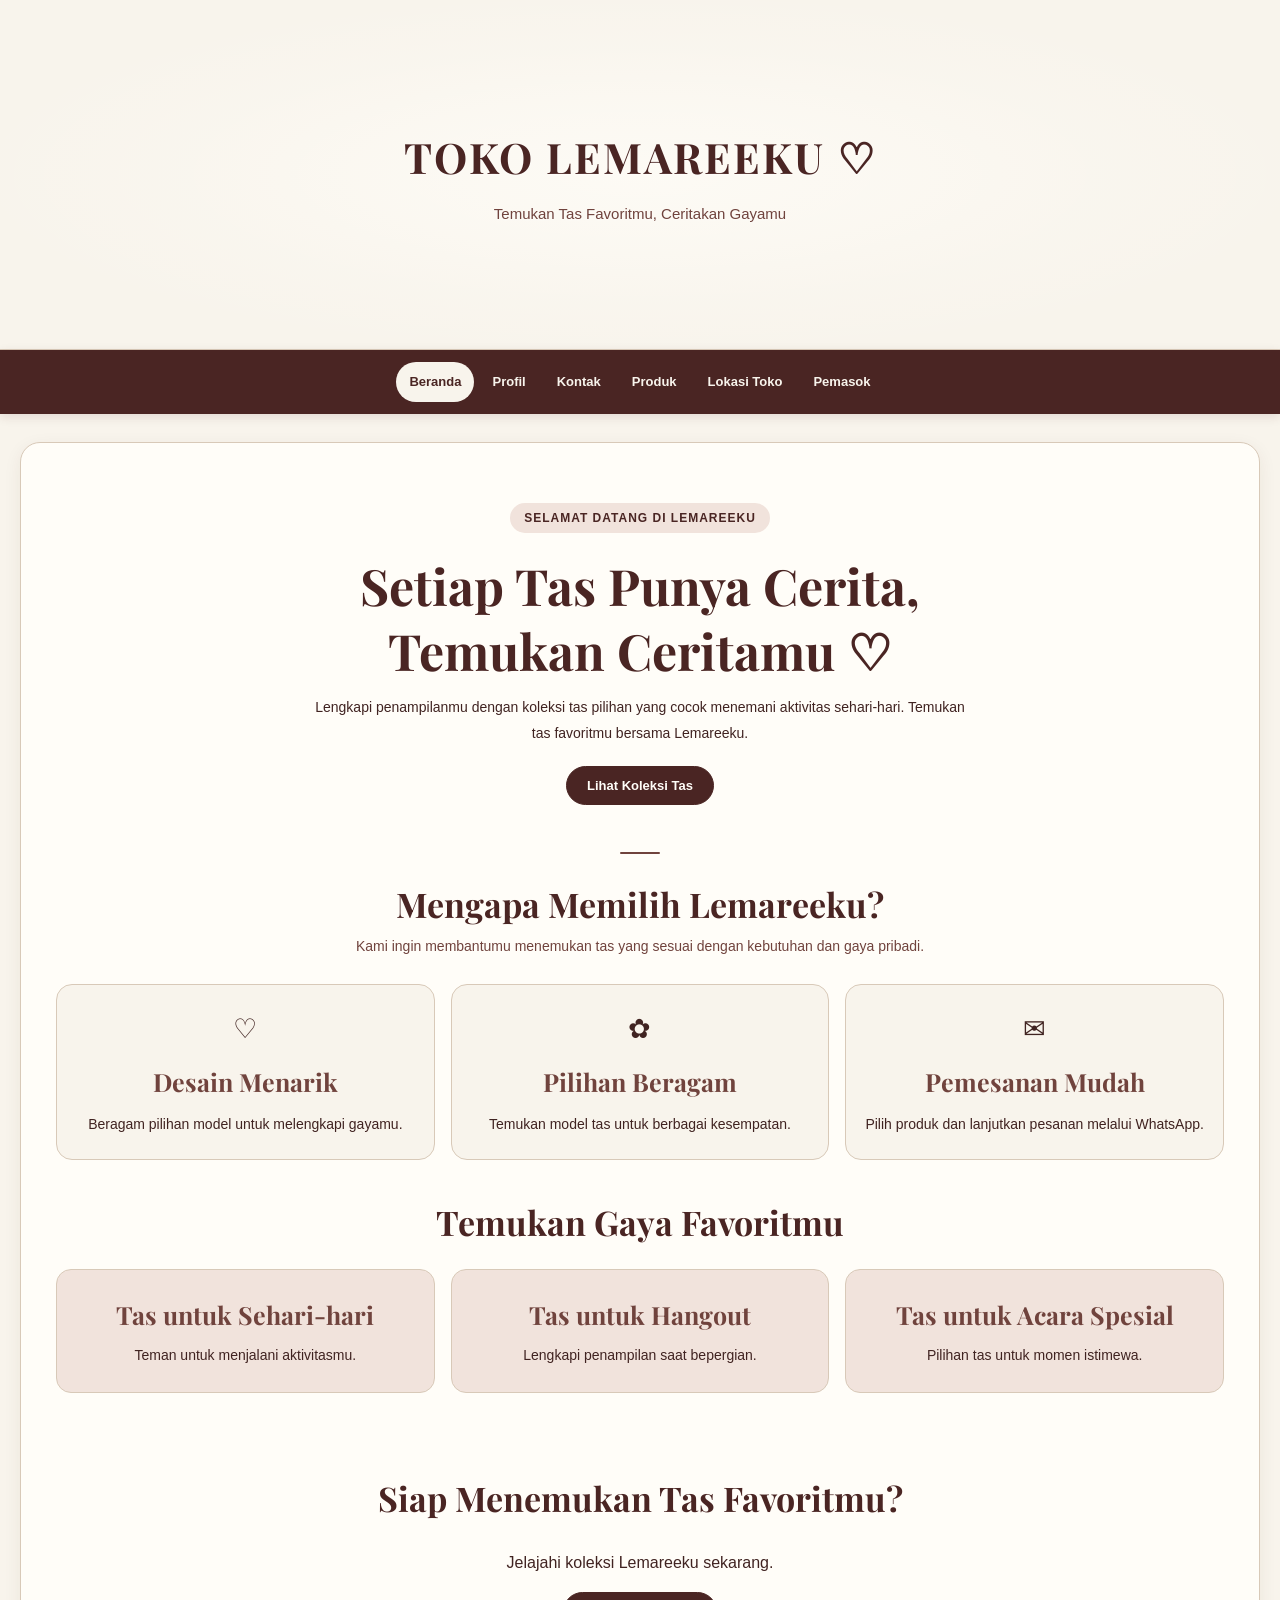
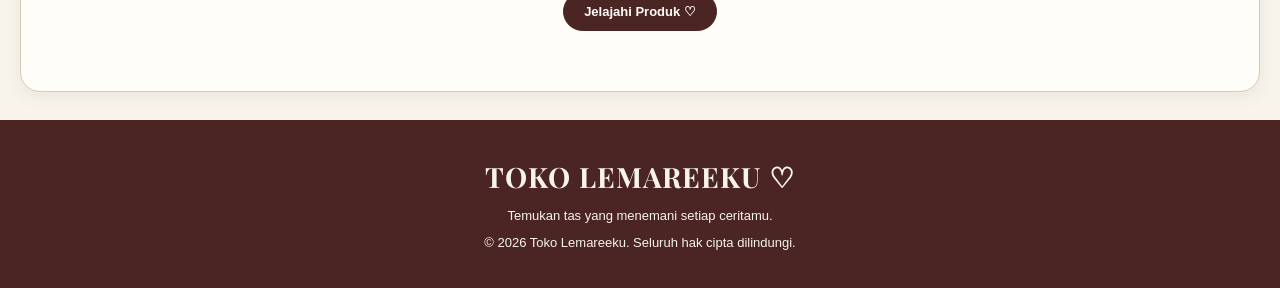
==== index.html @ 671f03e9 "Rename index.html.html to index.html" ====
<!DOCTYPE html>
<html lang="id">
<head>
<meta charset="UTF-8">
<meta name="viewport" content="width=device-width, initial-scale=1.0">
<title>Lemareeku | Temukan Tas Favoritmu</title>

<link rel="preconnect" href="https://fonts.googleapis.com">
<link rel="preconnect" href="https://fonts.gstatic.com" crossorigin>
<link href="https://fonts.googleapis.com/css2?family=Playfair+Display:wght@600;700&display=swap" rel="stylesheet">

<style>
:root {
    --cream: #F8F4EC;
    --ivory: #FFFDF8;
    --mahogany: #4A2523;
    --mahogany-light: #70433D;
    --text: #402321;
    --border: #D8C9B8;
    --soft-pink: #F1E3DC;
}

* {
    box-sizing: border-box;
    scroll-behavior: smooth;
}

body {
    margin: 0;
    font-family: Arial, sans-serif;
    background: var(--cream);
    color: var(--text);
    line-height: 1.7;
}

button, input, textarea {
    font-family: Arial, sans-serif;
}

/* HEADER */

header {
    position: relative;
    isolation: isolate;
    overflow: hidden;
    min-height: 350px;
    background-color: var(--cream);
    background-image: url("img/po.jpeg");
    background-size: cover;
    background-position: center;
    background-repeat: no-repeat;
    display: flex;
    flex-direction: column;
    justify-content: center;
    align-items: center;
    text-align: center;
    padding: 40px 20px;
    border-bottom: 1px solid var(--border);
}

header::before {
    content: "";
    position: absolute;
    inset: 0;
    z-index: 0;
    pointer-events: none;
    background: radial-gradient(
        ellipse at center,
        rgba(255, 253, 248, 0.72) 0%,
        rgba(255, 253, 248, 0.48) 28%,
        rgba(255, 253, 248, 0.18) 52%,
        rgba(255, 253, 248, 0) 75%
    );
}

header h1, header p {
    position: relative;
    z-index: 1;
}

header h1 {
    margin: 0;
    color: var(--mahogany);
    font-family: 'Playfair Display', serif;
    font-size: 42px;
    font-weight: 700;
    letter-spacing: 2px;
    text-shadow: 0 1px 3px rgba(255, 255, 255, 0.7);
}

header p {
    margin: 8px 0 0;
    color: var(--mahogany-light);
    font-size: 15px;
    text-shadow: 0 1px 3px rgba(255, 255, 255, 0.8);
}

/* NAVIGASI */

nav {
    position: sticky;
    top: 0;
    z-index: 100;
    display: flex;
    justify-content: center;
    flex-wrap: wrap;
    gap: 5px;
    padding: 12px;
    background: var(--mahogany);
    box-shadow: 0 3px 10px rgba(74, 37, 35, 0.12);
}

nav a {
    color: var(--cream);
    text-decoration: none;
    padding: 9px 13px;
    border-radius: 20px;
    font-size: 13px;
    font-weight: bold;
    transition: 0.3s;
}

nav a:hover, nav a.aktif {
    background: var(--cream);
    color: var(--mahogany);
}

/* KONTEN */

#konten {
    background: var(--ivory);
    margin: 28px auto;
    padding: 35px;
    width: calc(100% - 40px);
    max-width: 1250px;
    min-height: 420px;
    border: 1px solid var(--border);
    border-radius: 20px;
    box-shadow: 0 5px 18px rgba(74, 37, 35, 0.07);
}

#konten h2 {
    color: var(--mahogany);
    font-family: 'Playfair Display', serif;
    font-size: 34px;
    font-weight: 700;
    line-height: 1.3;
}

#konten h3 {
    color: var(--mahogany-light);
    font-family: 'Playfair Display', serif;
    font-size: 25px;
    font-weight: 700;
}

.judul-bagian {
    text-align: center;
    margin-bottom: 8px;
}

.deskripsi-bagian {
    text-align: center;
    color: var(--mahogany-light);
    font-size: 14px;
    line-height: 1.8;
    margin: 0 auto 25px;
    max-width: 650px;
}

.garis-hias {
    width: 40px;
    height: 2px;
    background: var(--mahogany-light);
    border-radius: 10px;
    margin: 12px auto 25px;
}

/* MINI-GAME TAS */

.game-petunjuk {
    max-width: 700px;
    margin: 28px auto 12px;
    text-align: center;
    color: var(--mahogany);
    font-size: 15px;
    font-weight: bold;
    line-height: 1.8;
}

.game-visual {
    position: relative;
    width: 100%;
    max-width: 1100px;
    height: 520px;
    margin: 20px auto 10px;
    overflow: hidden;
    background:
        radial-gradient(
            ellipse at center,
            #FFFDF8 0%,
            #F8F0E7 72%,
            #F1E3DC 100%
        );
    border-radius: 22px;
    isolation: isolate;
    user-select: none;
    -webkit-user-select: none;
}

.game-scene {
    position: absolute;
    inset: 0;
    overflow: hidden;
}

/* PAPER BAG */

.game-bag {
    position: absolute;
    z-index: 3;
    width: 190px;
    height: 220px;
    left: 50%;
    bottom: 18px;
    transform: translateX(-50%);
    background: linear-gradient(
        110deg,
        #B98764 0%,
        #E8C8A7 38%,
        #D8B18D 70%,
        #B98764 100%
    );
    clip-path: polygon(9% 12%, 91% 12%, 100% 100%, 0 100%);
    filter: drop-shadow(0 10px 9px rgba(74, 37, 35, 0.18));
    pointer-events: none;
}

/* PEGANGAN PAPER BAG */

.game-bag-handle {
    position: absolute;
    z-index: 2;
    width: 70px;
    height: 65px;
    left: 50%;
    bottom: 190px;
    transform: translateX(-50%);
    border: 9px solid #B98764;
    border-bottom: none;
    border-radius: 38px 38px 0 0;
    pointer-events: none;
}

/* ISI PAPER BAG */

.game-bag-isi {
    position: absolute;
    z-index: 4;
    left: 50%;
    bottom: 35px;
    transform: translateX(-50%);
    width: 170px;
    height: 150px;
    display: flex;
    align-content: flex-end;
    justify-content: center;
    align-items: flex-end;
    flex-wrap: wrap;
    gap: 0;
    overflow: hidden;
    pointer-events: none;
}

/* FOTO TAS BERSERAKAN - TANPA KOTAK BACKGROUND */

.game-photo {
    position: absolute;
    z-index: 5;
    width: 112px;
    height: 112px;
    padding: 0;
    object-fit: contain;
    background: transparent;
    border: none;
    border-radius: 0;
    box-shadow: none;
    filter: drop-shadow(0 3px 5px rgba(74, 37, 35, 0.10));
    cursor: grab;
    touch-action: none;
    -webkit-user-drag: none;
    user-select: none;
    -webkit-user-select: none;
    transition: filter 0.2s;
}

.game-photo:hover {
    filter: drop-shadow(0 7px 9px rgba(74, 37, 35, 0.18));
}

.game-photo:active {
    cursor: grabbing;
}

.game-photo.sedang-diseret {
    z-index: 20;
    cursor: grabbing;
    filter: drop-shadow(0 10px 13px rgba(74, 37, 35, 0.22));
    transition: none;
}

/* FOTO DI DALAM PAPER BAG - TANPA KOTAK */

.game-photo-dalam {
    width: 48%;
    height: 68px;
    object-fit: contain;
    padding: 0;
    background: transparent;
    border: none;
    border-radius: 0;
    filter: drop-shadow(0 2px 3px rgba(74, 37, 35, 0.08));
    animation: tasMasukBag 0.35s ease;
}

@keyframes tasMasukBag {
    from {
        opacity: 0;
        transform: translateY(-15px) scale(0.7);
    }

    to {
        opacity: 1;
        transform: translateY(0) scale(1);
    }
}

/* ANIMASI PAPER BAG */

.game-bag.animasi-bag {
    animation: bagBounce 0.4s ease;
}

@keyframes bagBounce {
    0% {
        transform: translateX(-50%) scale(1);
    }

    35% {
        transform: translateX(-50%) scale(1.05) rotate(-2deg);
    }

    70% {
        transform: translateX(-50%) scale(0.98) rotate(2deg);
    }

    100% {
        transform: translateX(-50%) scale(1);
    }
}

/* TOMBOL DAN PESAN MINI-GAME */

.game-konfirmasi {
    display: flex;
    flex-direction: column;
    align-items: center;
    gap: 12px;
    margin: 20px auto 10px;
    text-align: center;
}

.game-tombol-pilihan {
    display: inline-block;
    padding: 12px 24px;
    border: none;
    border-radius: 30px;
    background: var(--mahogany);
    color: var(--ivory);
    font-size: 13px;
    font-weight: bold;
    cursor: pointer;
    transition: transform 0.25s, background 0.25s;
}

.game-tombol-pilihan:hover {
    background: var(--mahogany-light);
    transform: translateY(-2px);
}

.game-pesan-akhir {
    display: none;
    max-width: 500px;
    margin: 15px auto 0;
    color: var(--mahogany);
    font-size: 17px;
    font-weight: bold;
    line-height: 1.8;
    text-align: center;
}

.game-pesan-akhir.tampil {
    display: block;
    animation: pesanMuncul 0.7s ease both;
}

@keyframes pesanMuncul {
    from {
        opacity: 0;
        transform: translateY(12px);
    }

    to {
        opacity: 1;
        transform: translateY(0);
    }
}

/* PAPER BAG MEMBESAR */

.game-visual.pilihan-final .game-bag {
    animation: bagMembesar 0.8s ease forwards;
    transform-origin: bottom center;
}

.game-visual.pilihan-final .game-bag-handle {
    animation: handleMembesar 0.8s ease forwards;
    transform-origin: bottom center;
}

.game-visual.pilihan-final .game-bag-isi {
    animation: isiBagMembesar 0.8s ease forwards;
    transform-origin: bottom center;
}

@keyframes bagMembesar {
    0% {
        transform: translateX(-50%) scale(1);
    }

    55% {
        transform: translateX(-50%) scale(1.18) rotate(-3deg);
    }

    75% {
        transform: translateX(-50%) scale(0.98) rotate(2deg);
    }

    100% {
        transform: translateX(-50%) scale(1.15);
    }
}

@keyframes handleMembesar {
    0% {
        transform: translateX(-50%) scale(1);
    }

    100% {
        transform: translateX(-50%) scale(1.15);
    }
}

@keyframes isiBagMembesar {
    0% {
        transform: translateX(-50%) scale(1);
    }

    100% {
        transform: translateX(-50%) scale(1.15);
    }
}

/* EFEK DEKORATIF */

.game-konfeti {
    position: absolute;
    z-index: 30;
    top: 45%;
    left: 50%;
    font-size: 22px;
    pointer-events: none;
    animation: konfetiTerbang 1.1s ease-out forwards;
}

@keyframes konfetiTerbang {
    0% {
        opacity: 0;
        transform: translate(-50%, -50%) scale(0.4) rotate(0deg);
    }

    20% {
        opacity: 1;
    }

    100% {
        opacity: 0;
        transform: translate(
            calc(-50% + var(--gerak-x)),
            calc(-50% + var(--gerak-y))
        ) scale(1.2) rotate(180deg);
    }
}

.game-visual.pilihan-final .game-photo {
    pointer-events: none;
}

/* CAROUSEL FOTO TAS */

.carousel-profil {
    position: relative;
    margin: 25px auto 35px;
    max-width: 1050px;
    overflow: hidden;
    border-radius: 18px;
    background: var(--cream);
    border: 1px solid var(--border);
    padding: 15px;
}

.carousel-profil-track {
    display: flex;
    gap: 15px;
    overflow-x: auto;
    scroll-behavior: smooth;
    scroll-snap-type: x mandatory;
    scrollbar-width: none;
    padding: 3px;
}

.carousel-profil-track::-webkit-scrollbar {
    display: none;
}

.item-carousel-profil {
    flex: 0 0 calc(25% - 12px);
    min-width: 0;
    scroll-snap-align: start;
    border: 1px solid var(--border);
    border-radius: 14px;
    background: var(--ivory);
    padding: 8px;
    cursor: pointer;
    text-align: left;
    color: var(--mahogany);
    transition: transform 0.3s, box-shadow 0.3s;
}

.item-carousel-profil:hover {
    transform: translateY(-4px);
    box-shadow: 0 6px 15px rgba(74, 37, 35, 0.12);
}

.item-carousel-profil img {
    display: block;
    width: 100%;
    height: 175px;
    object-fit: contain;
    background: var(--ivory);
    border-radius: 10px;
}

.item-carousel-profil h4 {
    font-family: 'Playfair Display', serif;
    font-size: 16px;
    margin: 10px 2px 3px;
}

.item-carousel-profil p {
    font-size: 13px;
    font-weight: bold;
    color: var(--mahogany-light);
    margin: 0 2px 5px;
}

.carousel-profil-header {
    text-align: center;
    margin-bottom: 18px;
}

.carousel-profil-header h3 {
    font-family: 'Playfair Display', serif;
    color: var(--mahogany);
    font-size: 25px;
    margin: 0 0 5px;
}

.carousel-profil-header p {
    color: var(--mahogany-light);
    font-size: 13px;
    margin: 0;
}

.carousel-profil-controls {
    display: flex;
    justify-content: center;
    gap: 12px;
    margin-top: 16px;
}

.carousel-profil-controls button {
    width: 38px;
    height: 38px;
    border: 1px solid var(--border);
    border-radius: 50%;
    background: var(--ivory);
    color: var(--mahogany);
    font-size: 20px;
    cursor: pointer;
    transition: 0.3s;
}

.carousel-profil-controls button:hover {
    background: var(--mahogany);
    color: var(--ivory);
}

/* BERANDA */

.hero-beranda {
    text-align: center;
    padding: 25px 10px 35px;
}

.label-kecil {
    display: inline-block;
    background: var(--soft-pink);
    color: var(--mahogany);
    border-radius: 20px;
    padding: 5px 14px;
    font-size: 12px;
    letter-spacing: 1px;
    font-weight: bold;
}

.hero-beranda h2 {
    font-family: 'Playfair Display', serif;
    font-size: clamp(36px, 5vw, 50px) !important;
    font-weight: 700;
    line-height: 1.2;
    max-width: 750px;
    margin: 20px auto 12px;
}

.hero-beranda p {
    font-size: 14px;
    line-height: 1.8;
    max-width: 650px;
    margin: 0 auto 20px;
}

.tombol {
    display: inline-block;
    background: var(--mahogany);
    color: var(--ivory);
    padding: 11px 20px;
    border: 1px solid var(--mahogany);
    border-radius: 25px;
    text-decoration: none;
    cursor: pointer;
    font-size: 13px;
    font-weight: bold;
    transition: 0.3s;
}

.tombol:hover {
    background: var(--mahogany-light);
    border-color: var(--mahogany-light);
    transform: translateY(-2px);
}

.tombol-sekunder {
    background: transparent;
    color: var(--mahogany);
}

.tombol-sekunder:hover {
    color: white;
}

/* KEUNGGULAN */

.keunggulan {
    display: grid;
    grid-template-columns: repeat(3, minmax(0, 1fr));
    gap: 16px;
    margin: 20px 0 40px;
}

.kartu-keunggulan {
    text-align: center;
    padding: 22px 15px;
    border: 1px solid var(--border);
    border-radius: 16px;
    background: var(--cream);
}

.kartu-keunggulan .ikon {
    font-size: 27px;
}

.kartu-keunggulan h3 {
    font-size: 23px;
    margin: 8px 0;
}

.kartu-keunggulan p {
    font-size: 14px;
    line-height: 1.8;
    margin: 0;
}

/* KATEGORI */

.kategori-container {
    display: grid;
    grid-template-columns: repeat(3, minmax(0, 1fr));
    gap: 16px;
    margin: 25px 0 40px;
}

.kategori {
    background: var(--soft-pink);
    padding: 24px 12px;
    border-radius: 15px;
    text-align: center;
    border: 1px solid var(--border);
}

.kategori h3 {
    font-size: 23px;
    margin: 0 0 6px;
}

.kategori p {
    font-size: 14px;
    line-height: 1.8;
    margin: 0;
}

/* PRODUK */

.produk-container {
    display: grid;
    grid-template-columns: repeat(4, minmax(0, 1fr));
    gap: 20px;
    margin-top: 25px;
}

.produk {
    display: flex;
    flex-direction: column;
    background: var(--cream);
    padding: 12px;
    border-radius: 16px;
    border: 1px solid var(--border);
    min-width: 0;
    transition: 0.3s;
}

.produk:hover {
    transform: translateY(-4px);
    box-shadow: 0 7px 18px rgba(74, 37, 35, 0.12);
}

.gambar-produk {
    display: block;
    width: 100%;
    padding: 0;
    border: none;
    border-radius: 12px;
    background: var(--ivory);
    cursor: pointer;
    overflow: hidden;
}

.gambar-produk img {
    display: block;
    width: 100%;
    height: 190px;
    object-fit: contain;
    object-position: center;
    background: var(--ivory);
    transition: transform 0.3s;
}

.gambar-produk:hover img {
    transform: scale(1.04);
}

.petunjuk-gambar {
    font-size: 11px;
    color: var(--mahogany-light);
    text-align: center;
    margin: 5px 0 0;
}

.produk h4 {
    color: var(--mahogany);
    font-family: 'Playfair Display', serif;
    font-size: 21px;
    font-weight: 700;
    margin: 12px 0 5px;
    min-height: 24px;
}

.harga {
    font-size: 14px;
    font-weight: bold;
    color: var(--mahogany-light);
    margin: 0 0 10px;
}

.produk .tombol {
    margin-top: auto;
    align-self: flex-start;
}

.label-produk {
    font-size: 10px;
    color: var(--mahogany-light);
    background: var(--soft-pink);
    padding: 3px 8px;
    border-radius: 12px;
    align-self: flex-start;
    margin-top: 7px;
}

/* DETAIL PRODUK */

.detail-produk {
    display: grid;
    grid-template-columns: minmax(0, 1.15fr) minmax(0, 1fr);
    gap: 35px;
    align-items: start;
    max-width: 1050px;
    margin: 30px auto;
}

.detail-gambar {
    background: var(--cream);
    border: 1px solid var(--border);
    border-radius: 18px;
    padding: 18px;
}

.detail-gambar img {
    width: 100%;
    height: 460px;
    object-fit: contain;
    display: block;
    background: var(--ivory);
    border-radius: 12px;
}

.detail-info {
    padding: 10px 0;
}

.detail-info h2 {
    margin-top: 10px;
    margin-bottom: 8px;
}

.detail-harga {
    font-size: 23px;
    font-weight: bold;
    color: var(--mahogany-light);
    margin: 10px 0 20px;
}

.detail-deskripsi {
    font-size: 14px;
    line-height: 1.9;
}

.detail-info hr {
    border: none;
    border-top: 1px solid var(--border);
    margin: 20px 0;
}

.info-detail {
    display: flex;
    justify-content: space-between;
    align-items: flex-start;
    gap: 15px;
    padding: 12px 0;
    border-bottom: 1px solid var(--border);
    font-size: 14px;
}

.info-detail strong {
    color: var(--mahogany);
    flex-shrink: 0;
}

.info-detail span {
    text-align: right;
}

.label-detail {
    display: block;
    font-size: 13px;
    font-weight: bold;
    color: var(--mahogany);
    margin-top: 20px;
}

.jumlah-detail {
    display: flex;
    align-items: center;
    gap: 12px;
    margin: 10px 0 20px;
}

.jumlah-detail button {
    width: 35px;
    height: 35px;
    border: 1px solid var(--border);
    border-radius: 8px;
    background: var(--cream);
    color: var(--mahogany);
    font-size: 18px;
    cursor: pointer;
}

.jumlah-detail span {
    min-width: 20px;
    text-align: center;
    font-weight: bold;
}

.detail-tombol {
    display: flex;
    flex-wrap: wrap;
    gap: 10px;
    margin-top: 20px;
}

/* KERANJANG */

.bagian-belanja {
    background: var(--cream);
    border: 1px solid var(--border);
    border-radius: 18px;
    padding: 25px;
    margin-top: 35px;
}

.bagian-belanja h2 {
    text-align: center;
}

.item-keranjang {
    display: flex;
    justify-content: space-between;
    align-items: center;
    gap: 12px;
    border-bottom: 1px solid var(--border);
    padding: 15px 0;
    flex-wrap: wrap;
}

.kontrol-jumlah {
    display: flex;
    align-items: center;
    gap: 7px;
}

.kontrol-jumlah button {
    background: var(--mahogany);
    color: white;
    border: none;
    border-radius: 7px;
    padding: 6px 11px;
    cursor: pointer;
}

.kontrol-jumlah .hapus {
    background: var(--mahogany-light);
}

.total-harga {
    text-align: right;
    color: var(--mahogany);
    font-size: 20px;
    font-weight: bold;
    margin-top: 20px;
}

.kosong {
    text-align: center;
    padding: 15px;
    color: var(--mahogany-light);
}

/* FORM PEMESANAN */

.form-pemesanan label {
    display: block;
    margin-top: 15px;
    font-size: 14px;
    font-weight: bold;
    color: var(--mahogany);
}

.form-pemesanan input,
.form-pemesanan textarea {
    display: block;
    width: 100%;
    padding: 12px;
    margin-top: 7px;
    border: 1px solid var(--border);
    border-radius: 10px;
    background: var(--ivory);
    color: var(--text);
    font-size: 14px;
}

.form-pemesanan input:focus,
.form-pemesanan textarea:focus {
    outline: 2px solid var(--mahogany-light);
}

/* KARTU INFORMASI */

.kartu-info {
    background: var(--cream);
    border: 1px solid var(--border);
    border-radius: 17px;
    padding: 25px;
    max-width: 750px;
    margin: 25px auto;
}

.kartu-info p {
    font-size: 14px;
    line-height: 1.8;
    margin: 10px 0;
}

.info-toko {
    text-align: center;
}

.info-toko .tombol {
    margin: 8px 5px;
}

/* FOOTER */

footer {
    background: var(--mahogany);
    color: var(--cream);
    text-align: center;
    padding: 28px 20px;
}

footer p {
    margin: 5px;
    font-size: 13px;
}

footer .footer-judul {
    font-family: 'Playfair Display', serif;
    font-size: 28px;
    font-weight: 700;
    letter-spacing: 1px;
}

/* TABLET */

@media (max-width: 900px) {
    .produk-container {
        grid-template-columns: repeat(3, minmax(0, 1fr));
    }

    header {
        min-height: 280px;
    }

    .detail-produk {
        gap: 20px;
    }

    .detail-gambar img {
        height: 380px;
    }

    .item-carousel-profil {
        flex-basis: calc(33.333% - 10px);
    }

    .item-carousel-profil img {
        height: 155px;
    }

    .game-visual {
        height: 480px;
    }

    .game-bag {
        width: 170px;
        height: 200px;
    }

    .game-bag-handle {
        bottom: 170px;
        width: 65px;
        height: 55px;
    }

    .game-bag-isi {
        width: 150px;
        height: 130px;
        bottom: 32px;
    }

    .game-photo {
        width: 95px;
        height: 95px;
    }
}

/* HP */

@media (max-width: 600px) {
    header {
        min-height: 220px;
        padding: 25px 12px;
    }

    header h1 {
        font-size: 34px;
        letter-spacing: 1px;
    }

    header p {
        font-size: 12px;
    }

    nav {
        position: static;
        padding: 9px 5px;
        gap: 2px;
    }

    nav a {
        padding: 8px 9px;
        font-size: 12px;
    }

    #konten {
        width: calc(100% - 20px);
        margin: 15px auto;
        padding: 18px 13px;
    }

    #konten h2 {
        font-size: 29px;
    }

    #konten h3 {
        font-size: 23px;
    }

    .hero-beranda h2 {
        font-size: clamp(32px, 8vw, 40px) !important;
    }

    .produk-container {
        grid-template-columns: repeat(2, minmax(0, 1fr));
        gap: 11px;
    }

    .produk {
        padding: 8px;
    }

    .gambar-produk img {
        height: 135px;
    }

    .produk h4 {
        font-size: 19px;
    }

    .produk .tombol {
        font-size: 11px;
        padding: 9px 11px;
    }

    .kategori h3 {
        font-size: 21px;
    }

    .keunggulan,
    .kategori-container {
        grid-template-columns: 1fr;
    }

    .detail-produk {
        grid-template-columns: 1fr;
        gap: 15px;
    }

    .detail-gambar img {
        height: 350px;
    }

    .detail-info {
        padding: 0 5px;
    }

    .detail-tombol .tombol {
        flex: 1;
        text-align: center;
    }

    .bagian-belanja,
    .kartu-info {
        padding: 15px;
    }

    .item-keranjang {
        align-items: flex-start;
    }

    .kontrol-jumlah {
        flex-wrap: wrap;
    }

    .total-harga {
        font-size: 17px;
    }

    .carousel-profil {
        padding: 10px;
    }

    .item-carousel-profil {
        flex-basis: 65%;
    }

    .item-carousel-profil img {
        height: 170px;
    }

    .carousel-profil-header h3 {
        font-size: 22px;
    }

    .game-petunjuk {
        font-size: 13px;
    }

    .game-pesan-akhir {
        font-size: 15px;
    }

    .game-tombol-pilihan {
        padding: 11px 20px;
    }

    .game-visual {
        height: 440px;
        margin-top: 20px;
        border-radius: 16px;
    }

    .game-bag {
        width: 145px;
        height: 170px;
        bottom: 15px;
    }

    .game-bag-handle {
        width: 55px;
        height: 45px;
        bottom: 145px;
        border-width: 7px;
    }

    .game-bag-isi {
        width: 125px;
        height: 115px;
        bottom: 27px;
    }

    .game-photo {
        width: 76px;
        height: 76px;
        padding: 0;
        border-radius: 0;
    }

    .game-photo-dalam {
        height: 48px;
    }

    .game-visual.pilihan-final .game-bag {
        animation-name: bagMembesarHP;
    }

    @keyframes bagMembesarHP {
        0% {
            transform: translateX(-50%) scale(1);
        }

        55% {
            transform: translateX(-50%) scale(1.15) rotate(-3deg);
        }

        75% {
            transform: translateX(-50%) scale(1.1) rotate(3deg);
        }

        100% {
            transform: translateX(-50%) scale(1.12);
        }
    }
}
</style>
</head>

<body>

<header>
    <h1>TOKO LEMAREEKU ♡</h1>
    <p>Temukan Tas Favoritmu, Ceritakan Gayamu</p>
</header>

<nav>
    <a href="#" data-halaman="home" onclick="home(); return false;">Beranda</a>
    <a href="#" data-halaman="profile" onclick="profile(); return false;">Profil</a>
    <a href="#" data-halaman="kontak" onclick="kontak(); return false;">Kontak</a>
    <a href="#" data-halaman="products" onclick="products(); return false;">Produk</a>
    <a href="#" data-halaman="toko" onclick="toko(); return false;">Lokasi Toko</a>
    <a href="#" data-halaman="supplier" onclick="supplier(); return false;">Pemasok</a>
</nav>

<main id="konten"></main>

<footer>
    <p class="footer-judul">TOKO LEMAREEKU ♡</p>
    <p>Temukan tas yang menemani setiap ceritamu.</p>
    <p>© 2026 Toko Lemareeku. Seluruh hak cipta dilindungi.</p>
</footer>

<script>

/* DAFTAR PRODUK */

const daftarProduk = [
    {
        id: 1,
        nama: "Aveline Bag",
        harga: 180000,
        gambar: "1_20261014_102034_0000.png",
        ukuran: "Besar",
        dimensi: "30 × 24 × 12 cm",
        bahan: "Kulit sintetis premium"
    },
    {
        id: 2,
        nama: "Élora Bag",
        harga: 110000,
        gambar: "2_20261014_102034_0001.png",
        ukuran: "Kecil",
        dimensi: "20 × 15 × 7 cm",
        bahan: "Kulit sintetis"
    },
    {
        id: 3,
        nama: "Vivienne Bag",
        harga: 135000,
        gambar: "3_20261014_102034_0002.png",
        ukuran: "Besar",
        dimensi: "29 × 23 × 11 cm",
        bahan: "Kulit sintetis premium"
    },
    {
        id: 4,
        nama: "Amoura Bag",
        harga: 233000,
        gambar: "4_20261014_102034_0003.png",
        ukuran: "Sedang",
        dimensi: "24 × 18 × 9 cm",
        bahan: "Kulit sintetis premium"
    },
    {
        id: 5,
        nama: "Celestine Bag",
        harga: 190000,
        gambar: "5_20261014_102034_0004.png",
        ukuran: "Sedang",
        dimensi: "23 × 18 × 8 cm",
        bahan: "Kulit sintetis"
    },
    {
        id: 6,
        nama: "Roséline Bag",
        harga: 145000,
        gambar: "6_20261014_102034_0005.png",
        ukuran: "Besar",
        dimensi: "30 × 25 × 12 cm",
        bahan: "Kulit sintetis premium"
    },
    {
        id: 7,
        nama: "Valentina Bag",
        harga: 225000,
        gambar: "7_20261014_102035_0006.png",
        ukuran: "Besar",
        dimensi: "31 × 25 × 13 cm",
        bahan: "Kulit sintetis premium"
    },
    {
        id: 8,
        nama: "Madeleine Bag",
        harga: 250000,
        gambar: "8_20261014_102035_0007.png",
        ukuran: "Besar",
        dimensi: "30 × 24 × 12 cm",
        bahan: "Kulit sintetis premium"
    },
    {
        id: 9,
        nama: "Arabella Bag",
        harga: 275000,
        gambar: "9_20261014_102035_0008.png",
        ukuran: "Sedang",
        dimensi: "25 × 20 × 10 cm",
        bahan: "Kulit sintetis premium"
    },
    {
        id: 10,
        nama: "Isadora Bag",
        harga: 210000,
        gambar: "10_20261014_102035_0009.png",
        ukuran: "Sedang",
        dimensi: "24 × 19 × 9 cm",
        bahan: "Kulit sintetis"
    },
    {
        id: 11,
        nama: "Seraphina Bag",
        harga: 295000,
        gambar: "11_20261014_102035_0010.png",
        ukuran: "Sedang",
        dimensi: "26 × 21 × 10 cm",
        bahan: "Kulit sintetis premium"
    },
    {
        id: 12,
        nama: "Colette Bag",
        harga: 230000,
        gambar: "12_20261014_102035_0011.png",
        ukuran: "Sedang",
        dimensi: "24 × 19 × 9 cm",
        bahan: "Kulit sintetis"
    },
    {
        id: 13,
        nama: "Estelle Bag",
        harga: 185000,
        gambar: "13_20261014_102035_0012.png",
        ukuran: "Kecil",
        dimensi: "21 × 16 × 8 cm",
        bahan: "Kulit sintetis"
    },
    {
        id: 14,
        nama: "Aurelia Bag",
        harga: 320000,
        gambar: "14_20261014_102035_0013.png",
        ukuran: "Sedang",
        dimensi: "26 × 21 × 10 cm",
        bahan: "Kulit sintetis premium"
    },
    {
        id: 15,
        nama: "Florence Bag",
        harga: 260000,
        gambar: "15_20261014_102035_0014.png",
        ukuran: "Sedang",
        dimensi: "25 × 20 × 10 cm",
        bahan: "Kulit sintetis premium"
    },
    {
        id: 16,
        nama: "Odette Bag",
        harga: 240000,
        gambar: "16_20261014_102035_0015.png",
        ukuran: "Sedang",
        dimensi: "24 × 19 × 9 cm",
        bahan: "Kulit sintetis"
    },
    {
        id: 17,
        nama: "Juliette Bag",
        harga: 285000,
        gambar: "17_20261014_102035_0016.png",
        ukuran: "Sedang",
        dimensi: "26 × 21 × 10 cm",
        bahan: "Kulit sintetis premium"
    },
    {
        id: 18,
        nama: "Evangeline Bag",
        harga: 350000,
        gambar: "18_20261014_102035_0017.png",
        ukuran: "Sedang",
        dimensi: "27 × 22 × 11 cm",
        bahan: "Kulit sintetis premium"
    },
    {
        id: 19,
        nama: "Rosabelle Bag",
        harga: 175000,
        gambar: "bag.png",
        ukuran: "Kecil",
        dimensi: "21 × 16 × 8 cm",
        bahan: "Kulit sintetis"
    },
    {
        id: 20,
        nama: "Lunelle Bag",
        harga: 205000,
        gambar: "bagg.png",
        ukuran: "Sedang",
        dimensi: "24 × 19 × 9 cm",
        bahan: "Kulit sintetis"
    }
];

let keranjang = [];
let produkDetailAktif = null;
let jumlahDetailAktif = 1;
let intervalCarouselProfil = null;
let tasPilihanGame = [];

const nomorToko = "6285724291114";
const lokasiToko = "https://maps.app.goo.gl/gkMDa45eDqASwG6h7";

/* FORMAT HARGA */

function formatRupiah(angka) {
    return "Rp " + angka.toLocaleString("id-ID");
}

/* NAVIGASI */

function aturNavigasi(halaman) {
    document.querySelectorAll("nav a").forEach(link => {
        link.classList.toggle(
            "aktif",
            link.dataset.halaman === halaman
        );
    });
}

function tampilkanKonten(html, halaman) {
    document.getElementById("konten").innerHTML = html;
    aturNavigasi(halaman);
    window.scrollTo({ top: 0, behavior: "smooth" });
}

/* BERANDA */

function home() {
    hentikanCarouselProfil();

    tampilkanKonten(`
        <section class="hero-beranda">
            <span class="label-kecil">SELAMAT DATANG DI LEMAREEKU</span>

            <h2>Setiap Tas Punya Cerita, Temukan Ceritamu ♡</h2>

            <p>
                Lengkapi penampilanmu dengan koleksi tas pilihan
                yang cocok menemani aktivitas sehari-hari.
                Temukan tas favoritmu bersama Lemareeku.
            </p>

            <button class="tombol" onclick="products()">
                Lihat Koleksi Tas
            </button>
        </section>

        <div class="garis-hias"></div>

        <h2 class="judul-bagian">Mengapa Memilih Lemareeku?</h2>

        <p class="deskripsi-bagian">
            Kami ingin membantumu menemukan tas yang sesuai dengan
            kebutuhan dan gaya pribadi.
        </p>

        <section class="keunggulan">
            <div class="kartu-keunggulan">
                <div class="ikon">♡</div>
                <h3>Desain Menarik</h3>
                <p>Beragam pilihan model untuk melengkapi gayamu.</p>
            </div>

            <div class="kartu-keunggulan">
                <div class="ikon">✿</div>
                <h3>Pilihan Beragam</h3>
                <p>Temukan model tas untuk berbagai kesempatan.</p>
            </div>

            <div class="kartu-keunggulan">
                <div class="ikon">✉</div>
                <h3>Pemesanan Mudah</h3>
                <p>Pilih produk dan lanjutkan pesanan melalui WhatsApp.</p>
            </div>
        </section>

        <h2 class="judul-bagian">Temukan Gaya Favoritmu</h2>

        <section class="kategori-container">
            <div class="kategori">
                <h3>Tas untuk Sehari-hari</h3>
                <p>Teman untuk menjalani aktivitasmu.</p>
            </div>

            <div class="kategori">
                <h3>Tas untuk Hangout</h3>
                <p>Lengkapi penampilan saat bepergian.</p>
            </div>

            <div class="kategori">
                <h3>Tas untuk Acara Spesial</h3>
                <p>Pilihan tas untuk momen istimewa.</p>
            </div>
        </section>

        <div style="text-align:center; padding:15px 0 25px;">
            <h2>Siap Menemukan Tas Favoritmu?</h2>
            <p>Jelajahi koleksi Lemareeku sekarang.</p>
            <button class="tombol" onclick="products()">
                Jelajahi Produk ♡
            </button>
        </div>
    `, "home");
}

/* PROFIL DAN MINI-GAME */

function profile() {
    hentikanCarouselProfil();

    tampilkanKonten(`
        <h2 class="judul-bagian">Tentang Lemareeku</h2>
        <div class="garis-hias"></div>

        <div class="kartu-info">
            <p>
                <strong>Lemareeku</strong> adalah toko tas yang hadir
                untuk kamu yang menyukai gaya menarik, manis, dan
                tetap nyaman digunakan dalam berbagai aktivitas.
            </p>

            <p>
                Kami menyediakan beragam pilihan tas dengan desain
                yang dapat melengkapi penampilan, baik untuk sekolah,
                bepergian, maupun kegiatan sehari-hari.
            </p>

            <p>
                Bagi Lemareeku, tas bukan hanya tempat untuk membawa
                barang, tetapi juga bagian dari gaya dan cerita
                setiap orang.
            </p>

            <p style="text-align:center; color:var(--mahogany-light);">
                Temukan tas yang sesuai dengan ceritamu. ♡
            </p>
        </div>

        <p class="game-petunjuk" id="game-petunjuk">
            Pilih tas kesukaanmu dan masukkan ke paper bag (dengan cara digeser).
        </p>

        <div class="game-visual" id="game-visual">
            <div class="game-scene" id="game-scene"></div>
            <div class="game-bag-handle"></div>
            <div class="game-bag" id="game-bag"></div>
            <div class="game-bag-isi" id="game-bag-isi"></div>
        </div>

        <div class="game-konfirmasi" id="game-konfirmasi">
            <button
                type="button"
                class="game-tombol-pilihan"
                id="game-tombol-pilihan"
                onclick="konfirmasiPilihanTas()"
            >
                Itu tas kesukaanku ♡
            </button>
        </div>

        <p class="game-pesan-akhir" id="game-pesan-akhir">
            Pesan sekarang dan tas favoritmu akan jadi milikmu ♡
        </p>

        <div class="game-konfirmasi" id="game-pesan-tombol" style="display:none;">
            <button type="button" class="tombol" onclick="products()">
                Pesan Sekarang ♡
            </button>
        </div>
    `, "profile");

    tasPilihanGame = [];
    inisialisasiGameVisual();
}

/* FOTO TAS BERSERAKAN */

function inisialisasiGameVisual() {
    const scene = document.getElementById("game-scene");

    if (!scene) return;

    const posisiFoto = [
        { left: 4, top: 7, rotasi: -12 },
        { left: 27, top: 5, rotasi: 9 },
        { left: 52, top: 7, rotasi: -7 },
        { left: 78, top: 6, rotasi: 13 },
        { left: 10, top: 36, rotasi: 8 },
        { left: 34, top: 32, rotasi: -14 },
        { left: 66, top: 34, rotasi: 11 },
        { left: 83, top: 39, rotasi: -8 },
        { left: 3, top: 65, rotasi: -5 },
        { left: 28, top: 67, rotasi: 12 },
        { left: 70, top: 66, rotasi: -12 },
        { left: 86, top: 68, rotasi: 6 }
    ];

    const produkGame = daftarProduk.slice(0, 12);

    scene.innerHTML = produkGame.map((produk, index) => {
        const posisi = posisiFoto[index];

        return `
            <img
                class="game-photo"
                src="img/${produk.gambar}"
                alt="${produk.nama}"
                draggable="false"
                data-produk-id="${produk.id}"
                style="
                    left:${posisi.left}%;
                    top:${posisi.top}%;
                    transform:rotate(${posisi.rotasi}deg);
                "
                onerror="this.style.opacity='0.25';"
            >
        `;
    }).join("");

    scene.querySelectorAll(".game-photo").forEach(foto => {
        foto.addEventListener("pointerdown", mulaiSeretFoto);
    });
}

/* SERET FOTO TAS */

let fotoSedangDiseret = null;
let offsetSeretX = 0;
let offsetSeretY = 0;
let posisiAwalX = 0;
let posisiAwalY = 0;

function mulaiSeretFoto(event) {
    if (event.button !== undefined && event.button !== 0) return;

    const game = document.getElementById("game-visual");

    if (game && game.classList.contains("pilihan-final")) return;

    const foto = event.currentTarget;
    const scene = document.getElementById("game-scene");

    if (!scene || !foto) return;

    fotoSedangDiseret = foto;

    const fotoRect = foto.getBoundingClientRect();

    offsetSeretX = event.clientX - fotoRect.left;
    offsetSeretY = event.clientY - fotoRect.top;

    const sceneRect = scene.getBoundingClientRect();

    posisiAwalX = fotoRect.left - sceneRect.left;
    posisiAwalY = fotoRect.top - sceneRect.top;

    foto.style.left = posisiAwalX + "px";
    foto.style.top = posisiAwalY + "px";
    foto.style.transform = "rotate(0deg)";
    foto.classList.add("sedang-diseret");

    foto.setPointerCapture(event.pointerId);

    foto.addEventListener("pointermove", gerakkanFoto);
    foto.addEventListener("pointerup", akhiriSeretFoto);
    foto.addEventListener("pointercancel", batalkanSeretFoto);

    event.preventDefault();
}

/* GERAKKAN FOTO MENGIKUTI JARI ATAU MOUSE */

function gerakkanFoto(event) {
    if (!fotoSedangDiseret) return;

    const scene = document.getElementById("game-scene");

    if (!scene) return;

    const sceneRect = scene.getBoundingClientRect();

    let x = event.clientX - sceneRect.left - offsetSeretX;
    let y = event.clientY - sceneRect.top - offsetSeretY;

    const maxX = scene.clientWidth - fotoSedangDiseret.offsetWidth;
    const maxY = scene.clientHeight - fotoSedangDiseret.offsetHeight;

    x = Math.max(0, Math.min(x, maxX));
    y = Math.max(0, Math.min(y, maxY));

    fotoSedangDiseret.style.left = x + "px";
    fotoSedangDiseret.style.top = y + "px";
}

/* SELESAI MENYERET FOTO */

function akhiriSeretFoto(event) {
    if (!fotoSedangDiseret) return;

    const foto = fotoSedangDiseret;
    const bag = document.getElementById("game-bag");
    const isiBag = document.getElementById("game-bag-isi");

    foto.removeEventListener("pointermove", gerakkanFoto);
    foto.removeEventListener("pointerup", akhiriSeretFoto);
    foto.removeEventListener("pointercancel", batalkanSeretFoto);

    foto.classList.remove("sedang-diseret");

    const fotoRect = foto.getBoundingClientRect();
    const bagRect = bag.getBoundingClientRect();

    const tengahX = fotoRect.left + fotoRect.width / 2;
    const tengahY = fotoRect.top + fotoRect.height / 2;

    const masukBag =
        tengahX >= bagRect.left &&
        tengahX <= bagRect.right &&
        tengahY >= bagRect.top &&
        tengahY <= bagRect.bottom;

    if (masukBag) {
        masukkanFotoKeBag(foto, isiBag);
    } else {
        foto.style.left = posisiAwalX + "px";
        foto.style.top = posisiAwalY + "px";
        foto.style.transform = "rotate(0deg)";
    }

    fotoSedangDiseret = null;
}

/* BATALKAN SERET */

function batalkanSeretFoto() {
    if (!fotoSedangDiseret) return;

    const foto = fotoSedangDiseret;

    foto.removeEventListener("pointermove", gerakkanFoto);
    foto.removeEventListener("pointerup", akhiriSeretFoto);
    foto.removeEventListener("pointercancel", batalkanSeretFoto);

    foto.classList.remove("sedang-diseret");
    foto.style.left = posisiAwalX + "px";
    foto.style.top = posisiAwalY + "px";

    fotoSedangDiseret = null;
}

/* MASUKKAN FOTO KE PAPER BAG */

function masukkanFotoKeBag(foto, isiBag) {
    const id = Number(foto.dataset.produkId);
    const produk = daftarProduk.find(p => p.id === id);

    if (!produk || !isiBag) return;

    tasPilihanGame.push(produk);

    const fotoBaru = document.createElement("img");

    fotoBaru.src = "img/" + produk.gambar;
    fotoBaru.alt = produk.nama;
    fotoBaru.className = "game-photo-dalam";

    isiBag.appendChild(fotoBaru);
    foto.remove();

    const bag = document.getElementById("game-bag");

    if (bag) {
        bag.classList.remove("animasi-bag");
        void bag.offsetWidth;
        bag.classList.add("animasi-bag");
    }
}

/* KONFIRMASI TAS FAVORIT */

function konfirmasiPilihanTas() {
    const game = document.getElementById("game-visual");
    const tombol = document.getElementById("game-tombol-pilihan");
    const pesan = document.getElementById("game-pesan-akhir");
    const petunjuk = document.getElementById("game-petunjuk");
    const tombolPesan = document.getElementById("game-pesan-tombol");

    if (!game || !tombol || !pesan) return;

    if (game.classList.contains("pilihan-final")) return;

    game.classList.add("pilihan-final");
    tombol.style.display = "none";

    if (petunjuk) {
        petunjuk.style.display = "none";
    }

    if (fotoSedangDiseret) {
        batalkanSeretFoto();
    }

    const simbol = ["✦", "♡", "✧", "✿", "⋆", "♥", "✦", "♡"];

    simbol.forEach((karakter, index) => {
        const konfeti = document.createElement("span");

        konfeti.className = "game-konfeti";
        konfeti.textContent = karakter;

        const sudut = (Math.PI * 2 * index) / simbol.length;
        const jarak = 100 + Math.random() * 90;

        konfeti.style.setProperty(
            "--gerak-x",
            Math.cos(sudut) * jarak + "px"
        );

        konfeti.style.setProperty(
            "--gerak-y",
            Math.sin(sudut) * jarak + "px"
        );

        konfeti.style.animationDelay = (index * 0.04) + "s";

        game.appendChild(konfeti);

        setTimeout(() => konfeti.remove(), 1500);
    });

    setTimeout(() => {
        pesan.classList.add("tampil");

        if (tombolPesan) {
            tombolPesan.style.display = "flex";
        }
    }, 350);
}

/* CAROUSEL FOTO TAS */

function geserCarouselProfil(arah) {
    const track = document.getElementById("carousel-profil-track");

    if (!track) return;

    const item = track.querySelector(".item-carousel-profil");

    if (!item) return;

    const jarak = item.getBoundingClientRect().width + 15;
    const batasKanan = track.scrollWidth - track.clientWidth;
    const posisiBerikutnya = track.scrollLeft + (jarak * arah);

    if (posisiBerikutnya > batasKanan + 2) {
        track.scrollTo({
            left: 0,
            behavior: "smooth"
        });
    } else if (posisiBerikutnya < 0) {
        track.scrollTo({
            left: batasKanan,
            behavior: "smooth"
        });
    } else {
        track.scrollBy({
            left: jarak * arah,
            behavior: "smooth"
        });
    }
}

/* CAROUSEL OTOMATIS JIKA DIGUNAKAN */

function mulaiCarouselProfil() {
    const track = document.getElementById("carousel-profil-track");

    if (!track) return;

    track.addEventListener("mouseenter", hentikanCarouselProfil);
    track.addEventListener("mouseleave", jalankanCarouselProfil);

    track.addEventListener("touchstart", hentikanCarouselProfil, {
        passive: true
    });

    track.addEventListener("touchend", jalankanCarouselProfil, {
        passive: true
    });

    jalankanCarouselProfil();
}

function jalankanCarouselProfil() {
    hentikanCarouselProfil();

    intervalCarouselProfil = setInterval(() => {
        const track = document.getElementById("carousel-profil-track");

        if (!track) {
            hentikanCarouselProfil();
            return;
        }

        geserCarouselProfil(1);
    }, 3000);
}

function hentikanCarouselProfil() {
    if (intervalCarouselProfil) {
        clearInterval(intervalCarouselProfil);
        intervalCarouselProfil = null;
    }
}

/* KONTAK */

function kontak() {
    hentikanCarouselProfil();

    tampilkanKonten(`
        <h2 class="judul-bagian">Hubungi Kami</h2>

        <p class="deskripsi-bagian">
            Ada pertanyaan tentang produk atau pesanan?
            Kami siap membantumu.
        </p>

        <div class="garis-hias"></div>

        <div class="kartu-info info-toko">
            <h3>Informasi Kontak</h3>

            <p><strong>Instagram</strong><br>@lemareeku</p>
            <p><strong>WhatsApp</strong><br>0857-2429-1114</p>
            <p><strong>Email</strong><br>lemareeku@gmail.com</p>

            <a
                class="tombol"
                href="https://wa.me/${nomorToko}"
                target="_blank"
                rel="noopener noreferrer"
            >
                Hubungi melalui WhatsApp
            </a>
        </div>
    `, "kontak");
}

/* DAFTAR PRODUK */

function products() {
    hentikanCarouselProfil();

    tampilkanKonten(`
        <h2 class="judul-bagian">Koleksi Tas Lemareeku</h2>

        <p class="deskripsi-bagian">
            Klik gambar tas untuk melihat detail ukuran, dimensi,
            dan bahan produk. Pilih tas favoritmu lalu tambahkan ke keranjang.
        </p>

        <div class="garis-hias"></div>

        <div class="produk-container">
            ${daftarProduk.map(p => `
                <article class="produk">
                    <button
                        type="button"
                        class="gambar-produk"
                        onclick="lihatDetail(${p.id})"
                        aria-label="Lihat detail ${p.nama}"
                    >
                        <img
                            src="img/${p.gambar}"
                            alt="${p.nama}"
                            loading="lazy"
                            onerror="this.alt='Gambar produk tidak tersedia'; this.style.opacity='0.3';"
                        >
                    </button>

                    <p class="petunjuk-gambar">Klik gambar untuk detail ♡</p>

                    <span class="label-produk">Koleksi Lemareeku</span>
                    <h4>${p.nama}</h4>
                    <p class="harga">${formatRupiah(p.harga)}</p>

                    <button class="tombol" onclick="tambahKeranjang(${p.id})">
                        + Keranjang
                    </button>
                </article>
            `).join("")}
        </div>

        <section class="bagian-belanja" id="keranjang">
            <h2>Keranjang Belanja ♡</h2>

            <p style="text-align:center;">
                Periksa kembali produk pilihanmu sebelum memesan.
            </p>

            <div id="isi-keranjang"></div>

            <div class="total-harga">
                Total: <span id="total-harga">Rp 0</span>
            </div>
        </section>

        <section class="bagian-belanja">
            <h2>Formulir Pemesanan</h2>

            <p style="text-align:center;">
                Lengkapi informasi berikut untuk melanjutkan pesanan.
            </p>

            <form class="form-pemesanan" onsubmit="pesanProduk(event)">
                <label for="nama-pembeli">Nama Lengkap</label>
                <input
                    type="text"
                    id="nama-pembeli"
                    placeholder="Masukkan nama lengkap"
                    autocomplete="name"
                    required
                >

                <label for="nomor-pembeli">Nomor WhatsApp</label>
                <input
                    type="tel"
                    id="nomor-pembeli"
                    placeholder="Contoh: 081234567890"
                    autocomplete="tel"
                    required
                >

                <label for="alamat-pembeli">Alamat Pengiriman</label>
                <textarea
                    id="alamat-pembeli"
                    rows="3"
                    placeholder="Masukkan alamat lengkap"
                    autocomplete="street-address"
                    required
                ></textarea>

                <button type="submit" class="tombol">
                    Lanjutkan Pemesanan ♡
                </button>
            </form>
        </section>
    `, "products");

    tampilkanKeranjang();
}

/* DETAIL PRODUK */

function lihatDetail(id) {
    hentikanCarouselProfil();

    const produk = daftarProduk.find(p => p.id === id);

    if (!produk) return;

    produkDetailAktif = produk;
    jumlahDetailAktif = 1;

    tampilkanKonten(`
        <button class="tombol tombol-sekunder" onclick="products()">
            ← Kembali ke Koleksi
        </button>

        <div class="detail-produk">
            <div class="detail-gambar">
                <img
                    src="img/${produk.gambar}"
                    alt="${produk.nama}"
                    onerror="this.alt='Gambar produk tidak tersedia'; this.style.opacity='0.3';"
                >
            </div>

            <div class="detail-info">
                <span class="label-produk">KOLEKSI LEMAREEKU</span>

                <h2>${produk.nama}</h2>

                <p class="detail-harga">${formatRupiah(produk.harga)}</p>

                <p class="detail-deskripsi">
                    Kenali lebih dekat ${produk.nama}, koleksi tas
                    dari Lemareeku yang dapat melengkapi penampilanmu.
                    Lihat informasi ukuran dan bahan sebelum menambahkan
                    produk ke keranjang.
                </p>

                <hr>

                <div class="info-detail">
                    <strong>Ukuran</strong>
                    <span>${produk.ukuran}</span>
                </div>

                <div class="info-detail">
                    <strong>Dimensi</strong>
                    <span>${produk.dimensi}</span>
                </div>

                <div class="info-detail">
                    <strong>Bahan</strong>
                    <span>${produk.bahan}</span>
                </div>

                <label class="label-detail">Jumlah</label>

                <div class="jumlah-detail">
                    <button
                        type="button"
                        onclick="ubahJumlahDetail(-1)"
                        aria-label="Kurangi jumlah"
                    >−</button>

                    <span id="jumlah-detail">1</span>

                    <button
                        type="button"
                        onclick="ubahJumlahDetail(1)"
                        aria-label="Tambah jumlah"
                    >+</button>
                </div>

                <div class="detail-tombol">
                    <button
                        class="tombol"
                        onclick="tambahDetailKeKeranjang()"
                    >
                        Tambah ke Keranjang ♡
                    </button>

                    <button
                        class="tombol tombol-sekunder"
                        onclick="products()"
                    >
                        Lihat Produk Lain
                    </button>
                </div>
            </div>
        </div>
    `, "products");
}

/* UBAH JUMLAH DI HALAMAN DETAIL */

function ubahJumlahDetail(perubahan) {
    jumlahDetailAktif += perubahan;

    if (jumlahDetailAktif < 1) {
        jumlahDetailAktif = 1;
    }

    const elemen = document.getElementById("jumlah-detail");

    if (elemen) {
        elemen.textContent = jumlahDetailAktif;
    }
}

/* TAMBAH PRODUK DARI DETAIL */

function tambahDetailKeKeranjang() {
    if (!produkDetailAktif) return;

    const produk = produkDetailAktif;
    const jumlah = jumlahDetailAktif;
    const idKeranjang = String(produk.id);

    const item = keranjang.find(p => p.idKeranjang === idKeranjang);

    if (item) {
        item.jumlah += jumlah;
    } else {
        keranjang.push({
            ...produk,
            idKeranjang: idKeranjang,
            jumlah: jumlah
        });
    }

    alert(`${produk.nama} berhasil ditambahkan ke keranjang!`);

    products();

    setTimeout(() => {
        const elemenKeranjang = document.getElementById("keranjang");

        if (elemenKeranjang) {
            elemenKeranjang.scrollIntoView({
                behavior: "smooth",
                block: "start"
            });
        }
    }, 100);
}

/* TAMBAH PRODUK DARI KARTU */

function tambahKeranjang(id) {
    const produk = daftarProduk.find(p => p.id === id);

    if (!produk) return;

    const idKeranjang = String(produk.id);
    const item = keranjang.find(p => p.idKeranjang === idKeranjang);

    if (item) {
        item.jumlah++;
    } else {
        keranjang.push({
            ...produk,
            idKeranjang: idKeranjang,
            jumlah: 1
        });
    }

    tampilkanKeranjang();

    const elemenKeranjang = document.getElementById("keranjang");

    if (elemenKeranjang) {
        elemenKeranjang.scrollIntoView({
            behavior: "smooth",
            block: "nearest"
        });
    }
}

/* UBAH JUMLAH PRODUK DI KERANJANG */

function ubahJumlah(idKeranjang, perubahan) {
    const item = keranjang.find(p => p.idKeranjang === idKeranjang);

    if (!item) return;

    item.jumlah += perubahan;

    if (item.jumlah <= 0) {
        keranjang = keranjang.filter(
            p => p.idKeranjang !== idKeranjang
        );
    }

    tampilkanKeranjang();
}

/* HAPUS PRODUK */

function hapusKeranjang(idKeranjang) {
    keranjang = keranjang.filter(
        p => p.idKeranjang !== idKeranjang
    );

    tampilkanKeranjang();
}

/* TAMPILKAN KERANJANG */

function tampilkanKeranjang() {
    const isi = document.getElementById("isi-keranjang");
    const totalElement = document.getElementById("total-harga");

    if (!isi || !totalElement) return;

    if (keranjang.length === 0) {
        isi.innerHTML = `
            <p class="kosong">Keranjangmu masih kosong. ♡</p>
        `;

        totalElement.textContent = formatRupiah(0);
        return;
    }

    isi.innerHTML = keranjang.map(p => `
        <div class="item-keranjang">
            <div>
                <strong>${p.nama}</strong><br>
                Ukuran: ${p.ukuran}<br>
                ${p.dimensi}<br>
                ${formatRupiah(p.harga)} × ${p.jumlah}<br>
                <strong>${formatRupiah(p.harga * p.jumlah)}</strong>
            </div>

            <div class="kontrol-jumlah">
                <button
                    type="button"
                    onclick="ubahJumlah('${p.idKeranjang}', -1)"
                >−</button>

                <span>${p.jumlah}</span>

                <button
                    type="button"
                    onclick="ubahJumlah('${p.idKeranjang}', 1)"
                >+</button>

                <button
                    type="button"
                    class="hapus"
                    onclick="hapusKeranjang('${p.idKeranjang}')"
                >
                    Hapus
                </button>
            </div>
        </div>
    `).join("");

    const total = keranjang.reduce(
        (jumlah, p) => jumlah + p.harga * p.jumlah,
        0
    );

    totalElement.textContent = formatRupiah(total);
}

/* PEMESANAN MELALUI WHATSAPP */

function pesanProduk(event) {
    event.preventDefault();

    if (keranjang.length === 0) {
        alert("Keranjangmu masih kosong. Silakan pilih produk terlebih dahulu.");
        return;
    }

    const nama = document.getElementById("nama-pembeli").value.trim();
    const nomor = document.getElementById("nomor-pembeli").value.trim();
    const alamat = document.getElementById("alamat-pembeli").value.trim();

    const total = keranjang.reduce(
        (jumlah, p) => jumlah + p.harga * p.jumlah,
        0
    );

    const rincian = keranjang.map(p =>
        `- ${p.nama} | Ukuran: ${p.ukuran} (${p.dimensi}) | ${p.jumlah} pcs = ${formatRupiah(p.harga * p.jumlah)}`
    ).join("\n");

    const pesan = `Halo, Toko Lemareeku! ♡

Saya ingin memesan produk berikut:

${rincian}

Total belanja: ${formatRupiah(total)}

Nama: ${nama}
Nomor WhatsApp: ${nomor}
Alamat pengiriman: ${alamat}

Mohon konfirmasi ketersediaan produk dan biaya pengiriman. Terima kasih!`;

    const url = "https://wa.me/" + nomorToko
        + "?text=" + encodeURIComponent(pesan);

    window.open(url, "_blank");
}

/* LOKASI TOKO */

function toko() {
    hentikanCarouselProfil();

    tampilkanKonten(`
        <h2 class="judul-bagian">Lokasi Toko</h2>

        <p class="deskripsi-bagian">
            Temukan lokasi Toko Lemareeku melalui Google Maps.
        </p>

        <div class="garis-hias"></div>

        <div class="kartu-info info-toko">
            <h3>Toko Pusat Lemareeku ♡</h3>

            <p>
                Gunakan petunjuk arah di Google Maps untuk melihat
                lokasi toko dan merencanakan kunjunganmu.
            </p>

            <a
                class="tombol"
                href="${lokasiToko}"
                target="_blank"
                rel="noopener noreferrer"
            >
                Buka Google Maps
            </a>

            <p style="font-size:13px; margin-top:18px;">
                Jam operasional: Senin–Minggu, 09.00–20.00
            </p>
        </div>
    `, "toko");
}

/* INFORMASI PEMASOK */

function supplier() {
    hentikanCarouselProfil();

    tampilkanKonten(`
        <h2 class="judul-bagian">Informasi Pemasok</h2>

        <p class="deskripsi-bagian">
            Informasi mengenai pihak yang mendukung ketersediaan
            koleksi tas Lemareeku.
        </p>

        <div class="garis-hias"></div>

        <div class="kartu-info">
            <h3 style="text-align:center;">Mitra Pemasok Lemareeku</h3>

            <p>
                Pemasok berperan dalam menyediakan produk yang akan
                ditawarkan kepada pelanggan. Kerja sama dengan
                pemasok membantu menjaga ketersediaan koleksi dan
                kelancaran proses penjualan.
            </p>

            <p><strong>Produk:</strong> Berbagai model tas</p>

            <p>
                <strong>Kerja sama:</strong> Penyediaan dan pengadaan produk
            </p>

            <p>
                <strong>Tujuan:</strong> Mendukung ketersediaan produk
                untuk memenuhi kebutuhan pelanggan
            </p>
        </div>
    `, "supplier");
}

/* TAMPILKAN BERANDA SAAT WEBSITE DIBUKA */

home();

</script>

</body>
</html>
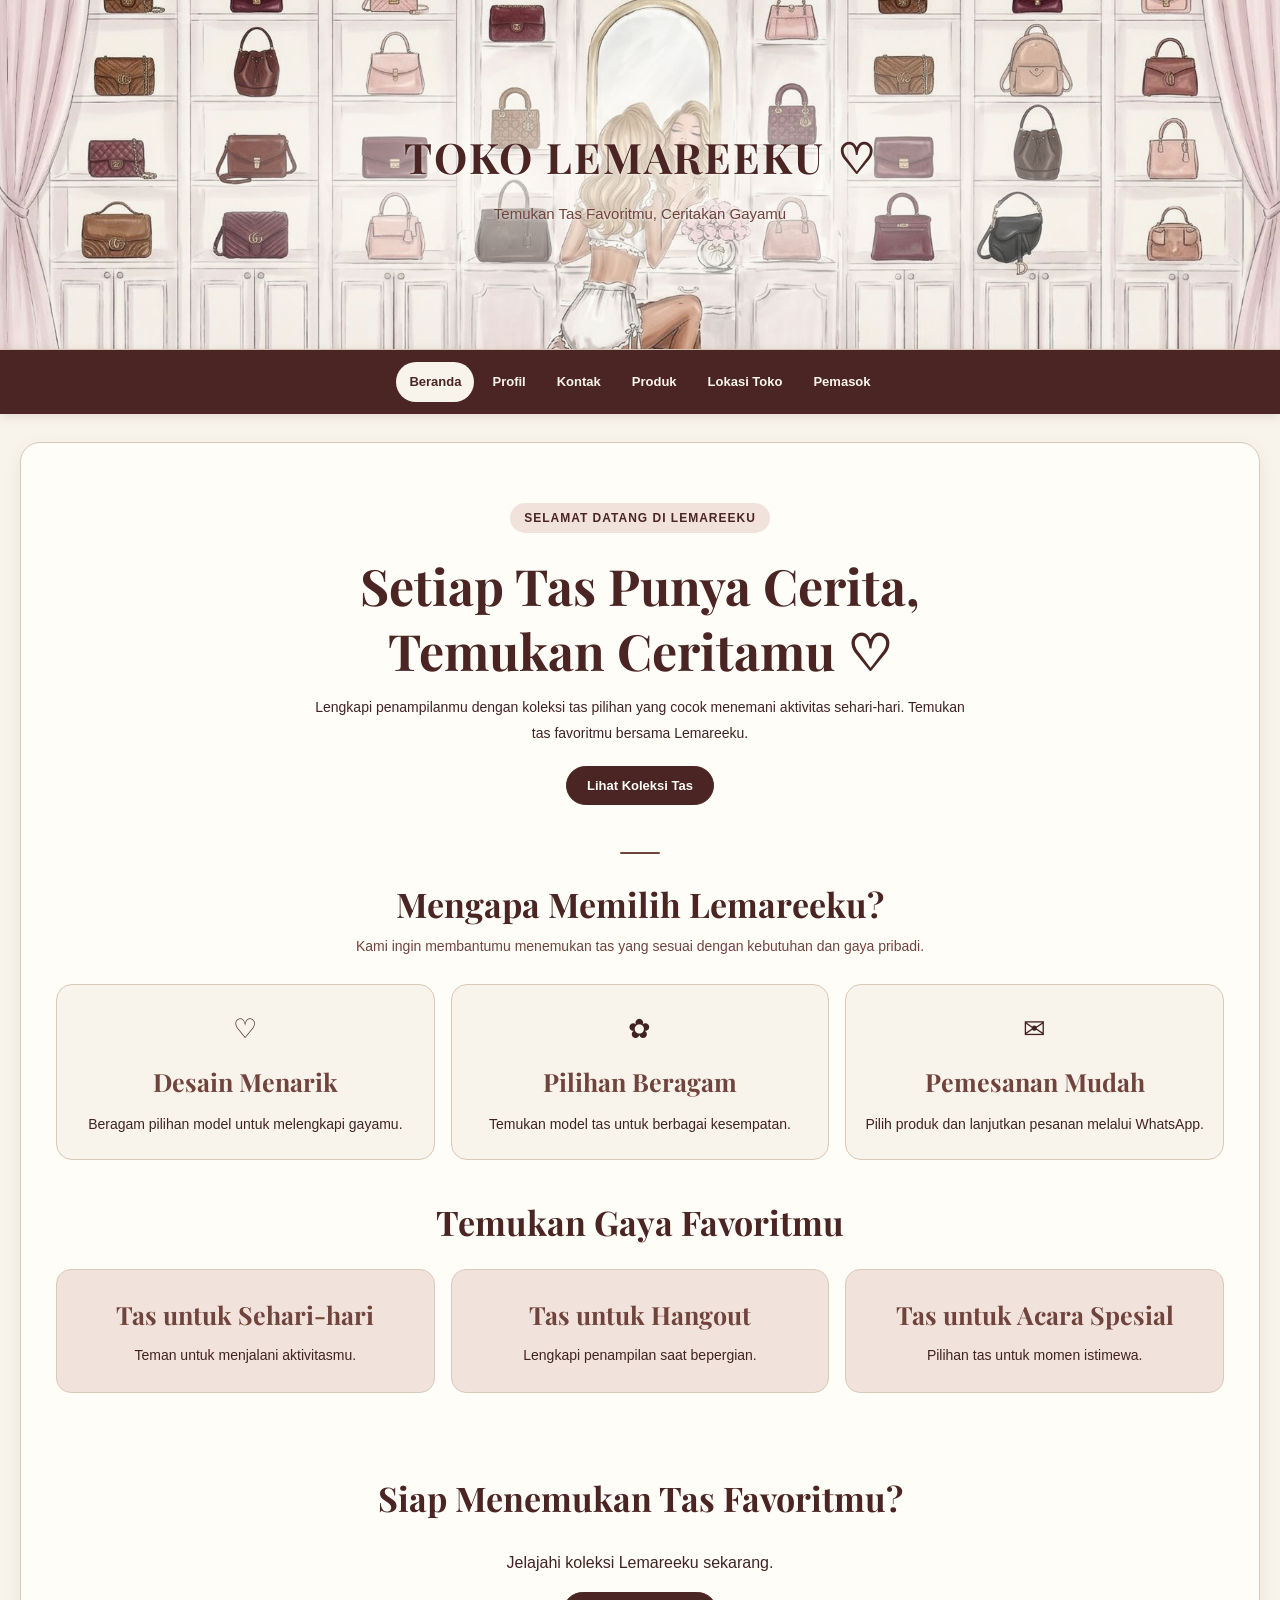
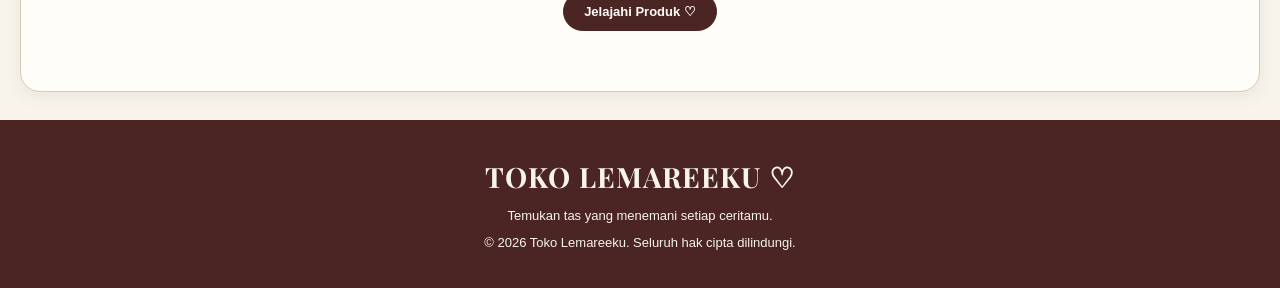
==== commit c18f1166: "Update index.html" ====
--- a/index.html
+++ b/index.html
@@ -272,7 +272,7 @@
     pointer-events: none;
 }
 
-/* FOTO TAS BERSERAKAN - TANPA KOTAK BACKGROUND */
+/* FOTO TAS BERSERAKAN */
 
 .game-photo {
     position: absolute;
@@ -309,7 +309,7 @@
     transition: none;
 }
 
-/* FOTO DI DALAM PAPER BAG - TANPA KOTAK */
+/* FOTO DI DALAM PAPER BAG */
 
 .game-photo-dalam {
     width: 48%;
@@ -794,6 +794,25 @@
     color: var(--mahogany-light);
     text-align: center;
     margin: 5px 0 0;
+}
+
+/* LINK REFERENSI FOTO */
+
+.link-referensi {
+    display: block;
+    width: fit-content;
+    max-width: 100%;
+    margin: 5px auto 10px;
+    color: var(--mahogany-light);
+    font-size: 12px;
+    text-align: center;
+    text-decoration: underline;
+    text-underline-offset: 3px;
+    transition: color 0.2s;
+}
+
+.link-referensi:hover {
+    color: var(--mahogany);
 }
 
 .produk h4 {
@@ -1536,6 +1555,31 @@
     }
 ];
 
+/* REFERENSI FOTO SETIAP PRODUK */
+
+const referensiProduk = {
+    1: "https://share.google/VjyV0nwy6txiwv3bd",
+    2: "https://share.google/HYGh2VxcSFqcY6mOg",
+    3: "https://share.google/R1DyvujJ1fj5TFRI9",
+    4: "https://share.google/EFYDMCiu497JRQiPQ",
+    5: "https://share.google/fwUbfT0xJgajiiZpH",
+    6: "https://pin.it/1YAiQt6AY",
+    7: "https://pin.it/3EqoHvLFl",
+    8: "https://share.google/oY0VjJDbSUW1T1yAR",
+    9: "https://share.google/aMgOfwgI639UjHuhh",
+    10: "https://pin.it/5Y6XG6RU6",
+    11: "https://pin.it/4rfTUpoSO",
+    12: "https://pin.it/1ZJlGHBQr",
+    13: "https://pin.it/5g1tyOCJm",
+    14: "https://pin.it/6lqu23V3J",
+    15: "https://pin.it/2goxCBtmc",
+    16: "https://pin.it/2ZPU01hjH",
+    17: "https://pin.it/2nsixR3Xs",
+    18: "https://pin.it/1p2sWblZV",
+    19: "https://pin.it/3IprOSFB5",
+    20: "https://pin.it/4cDu7Mvwt"
+};
+
 let keranjang = [];
 let produkDetailAktif = null;
 let jumlahDetailAktif = 1;
@@ -2092,7 +2136,7 @@
     `, "kontak");
 }
 
-/* DAFTAR PRODUK */
+/* DAFTAR PRODUK + LINK REFERENSI */
 
 function products() {
     hentikanCarouselProfil();
@@ -2102,7 +2146,8 @@
 
         <p class="deskripsi-bagian">
             Klik gambar tas untuk melihat detail ukuran, dimensi,
-            dan bahan produk. Pilih tas favoritmu lalu tambahkan ke keranjang.
+            dan bahan produk. Kamu juga bisa membuka referensi foto
+            setiap tas melalui tautan di bawah gambarnya.
         </p>
 
         <div class="garis-hias"></div>
@@ -2126,6 +2171,16 @@
 
                     <p class="petunjuk-gambar">Klik gambar untuk detail ♡</p>
 
+                    <a
+                        class="link-referensi"
+                        href="${referensiProduk[p.id]}"
+                        target="_blank"
+                        rel="noopener noreferrer"
+                        aria-label="Buka referensi foto ${p.nama}"
+                    >
+                        Lihat Referensi Foto ↗
+                    </a>
+
                     <span class="label-produk">Koleksi Lemareeku</span>
                     <h4>${p.nama}</h4>
                     <p class="harga">${formatRupiah(p.harga)}</p>
@@ -2220,6 +2275,16 @@
                     alt="${produk.nama}"
                     onerror="this.alt='Gambar produk tidak tersedia'; this.style.opacity='0.3';"
                 >
+
+                <a
+                    class="link-referensi"
+                    href="${referensiProduk[produk.id]}"
+                    target="_blank"
+                    rel="noopener noreferrer"
+                    aria-label="Buka referensi foto ${produk.nama}"
+                >
+                    Lihat Referensi Foto ↗
+                </a>
             </div>
 
             <div class="detail-info">
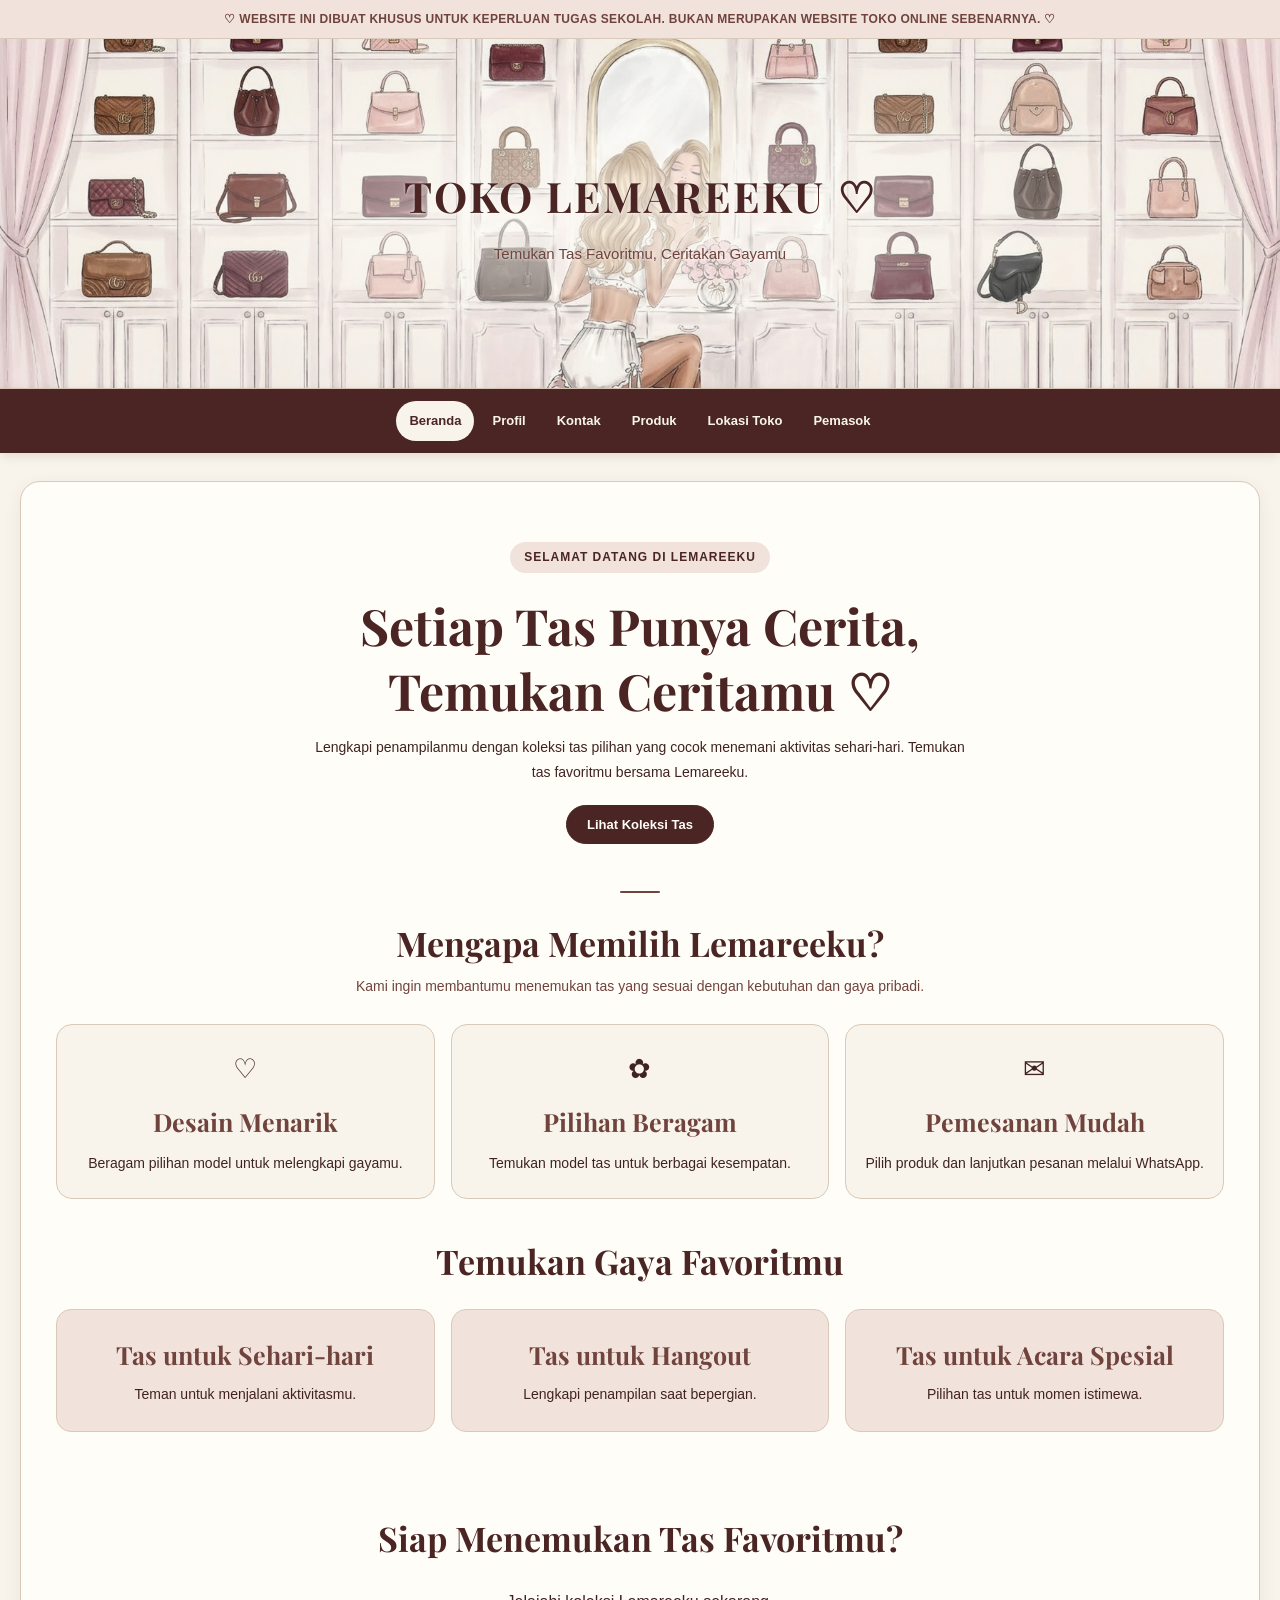
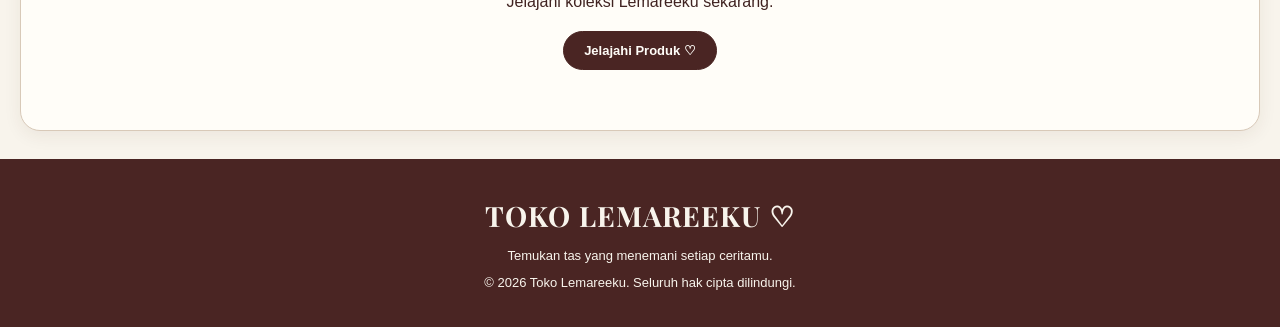
==== commit c15ad6a6: "Update index.html" ====
--- a/index.html
+++ b/index.html
@@ -35,6 +35,27 @@
 
 button, input, textarea {
     font-family: Arial, sans-serif;
+}
+
+/* PEMBERITAHUAN WEBSITE */
+
+.pemberitahuan-website {
+    background: #F1E3DC;
+    color: #70433D;
+    text-align: center;
+    padding: 9px 15px;
+    font-size: 12px;
+    font-weight: bold;
+    letter-spacing: 0.3px;
+    border-bottom: 1px solid #D8C9B8;
+}
+
+@media (max-width: 600px) {
+    .pemberitahuan-website {
+        font-size: 11px;
+        padding: 9px 10px;
+        line-height: 1.6;
+    }
 }
 
 /* HEADER */
@@ -1345,6 +1366,13 @@
 </head>
 
 <body>
+
+<body>
+
+<div class="pemberitahuan-website">
+    ♡ WEBSITE INI DIBUAT KHUSUS UNTUK KEPERLUAN TUGAS SEKOLAH.
+    BUKAN MERUPAKAN WEBSITE TOKO ONLINE SEBENARNYA. ♡
+</div>
 
 <header>
     <h1>TOKO LEMAREEKU ♡</h1>
